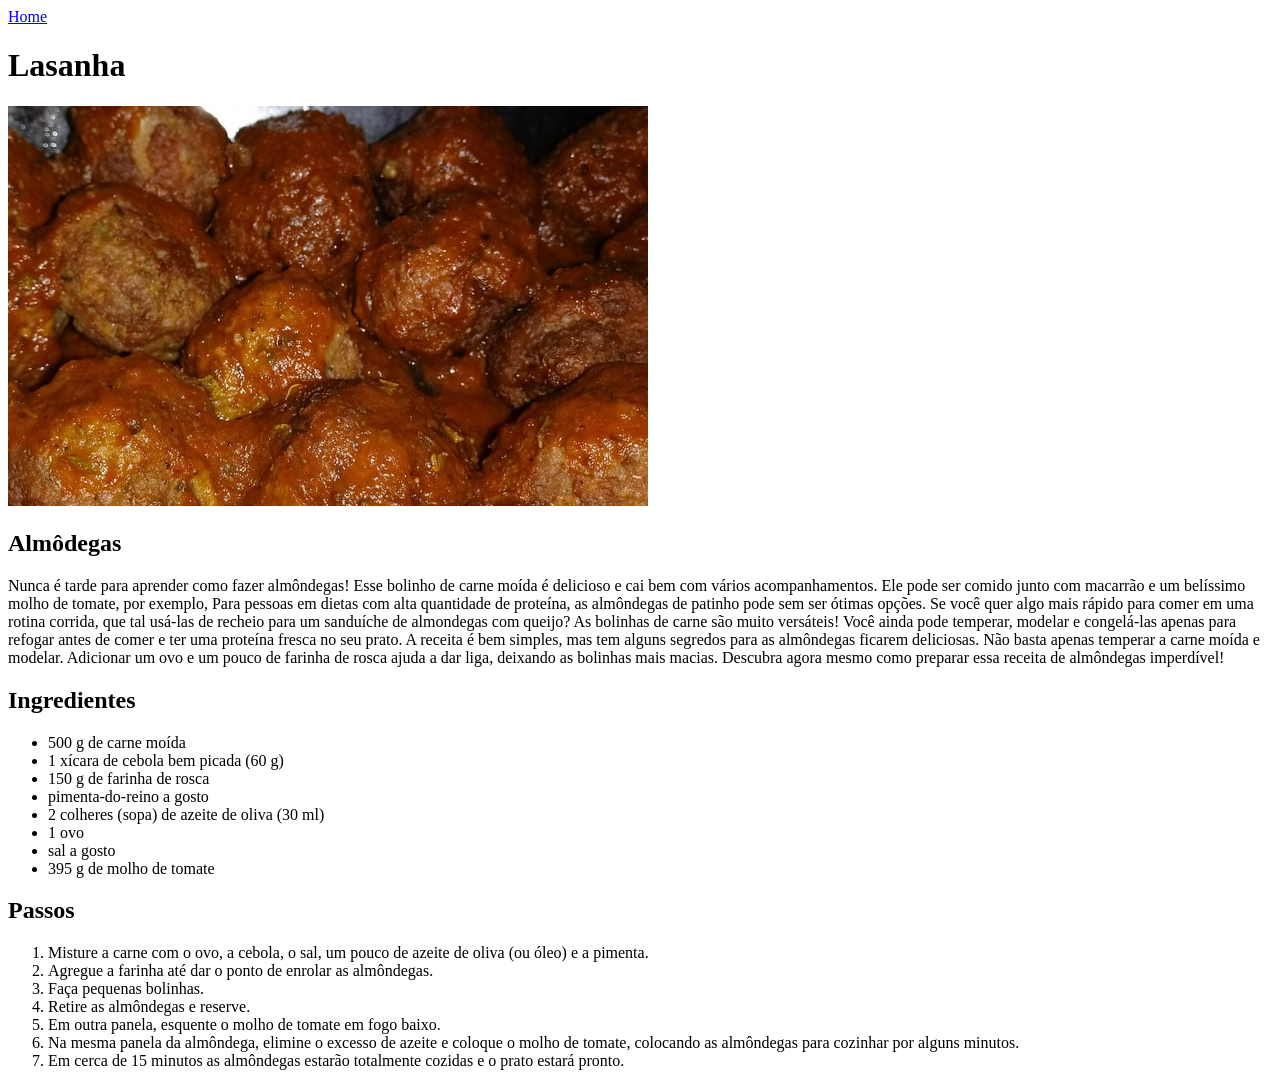
==== recipes/almodegas.html @ 068135a8 "Cria a pagina de receita da almôdega" ====
<!DOCTYPE html>
<html lang="en">

<head>
    <meta charset="UTF-8">
    <meta name="viewport" content="width=device-width, initial-scale=1.0">
    <title>Document</title>
</head>

<body>
    <a href="../index.html">Home</a>
    <h1>Lasanha</h1>
    <img src="../img/almodegas.jpg">
    <h2>Almôdegas</h2>
    <p>Nunca é tarde para aprender como fazer almôndegas! Esse bolinho de carne moída é delicioso e cai bem com vários
    acompanhamentos. Ele pode ser comido junto com macarrão e um belíssimo molho de tomate, por exemplo, Para pessoas em
    dietas com alta quantidade de proteína, as almôndegas de patinho pode sem ser ótimas opções. Se você quer algo mais
    rápido para comer em uma rotina corrida, que tal usá-las de recheio para um sanduíche de almondegas com queijo? As
    bolinhas de carne são muito versáteis! Você ainda pode temperar, modelar e congelá-las apenas para refogar antes de
    comer e ter uma proteína fresca no seu prato. A receita é bem simples, mas tem alguns segredos para as almôndegas
    ficarem deliciosas. Não basta apenas temperar a carne moída e modelar. Adicionar um ovo e um pouco de farinha de rosca
    ajuda a dar liga, deixando as bolinhas mais macias. Descubra agora mesmo como preparar essa receita de almôndegas
    imperdível!</p>

    <h2>Ingredientes</h2>
    <ul>
        <li>500 g de carne moída</li>
        <li>1 xícara de cebola bem picada (60 g)</li>
        <li>150 g de farinha de rosca</li>
        <li>pimenta-do-reino a gosto</li>
        <li>2 colheres (sopa) de azeite de oliva (30 ml)</li>
        <li>1 ovo</li>
        <li>sal a gosto</li>
        <li>395 g de molho de tomate</li>
    </ul>

    <h2>Passos</h2>
    <ol>
        <li>Misture a carne com o ovo, a cebola, o sal, um pouco de azeite de oliva (ou óleo) e a pimenta.</li>
        <li>Agregue a farinha até dar o ponto de enrolar as almôndegas.</li>
        <li>Faça pequenas bolinhas.</li>
        <li>Retire as almôndegas e reserve.</li>
        <li>Em outra panela, esquente o molho de tomate em fogo baixo.</li>
        <li>Na mesma panela da almôndega, elimine o excesso de azeite e coloque o molho de tomate, colocando as almôndegas para
        cozinhar por alguns minutos.</li>
        <li>Em cerca de 15 minutos as almôndegas estarão totalmente cozidas e o prato estará pronto.</li>
    </ol>
</body>

</html>
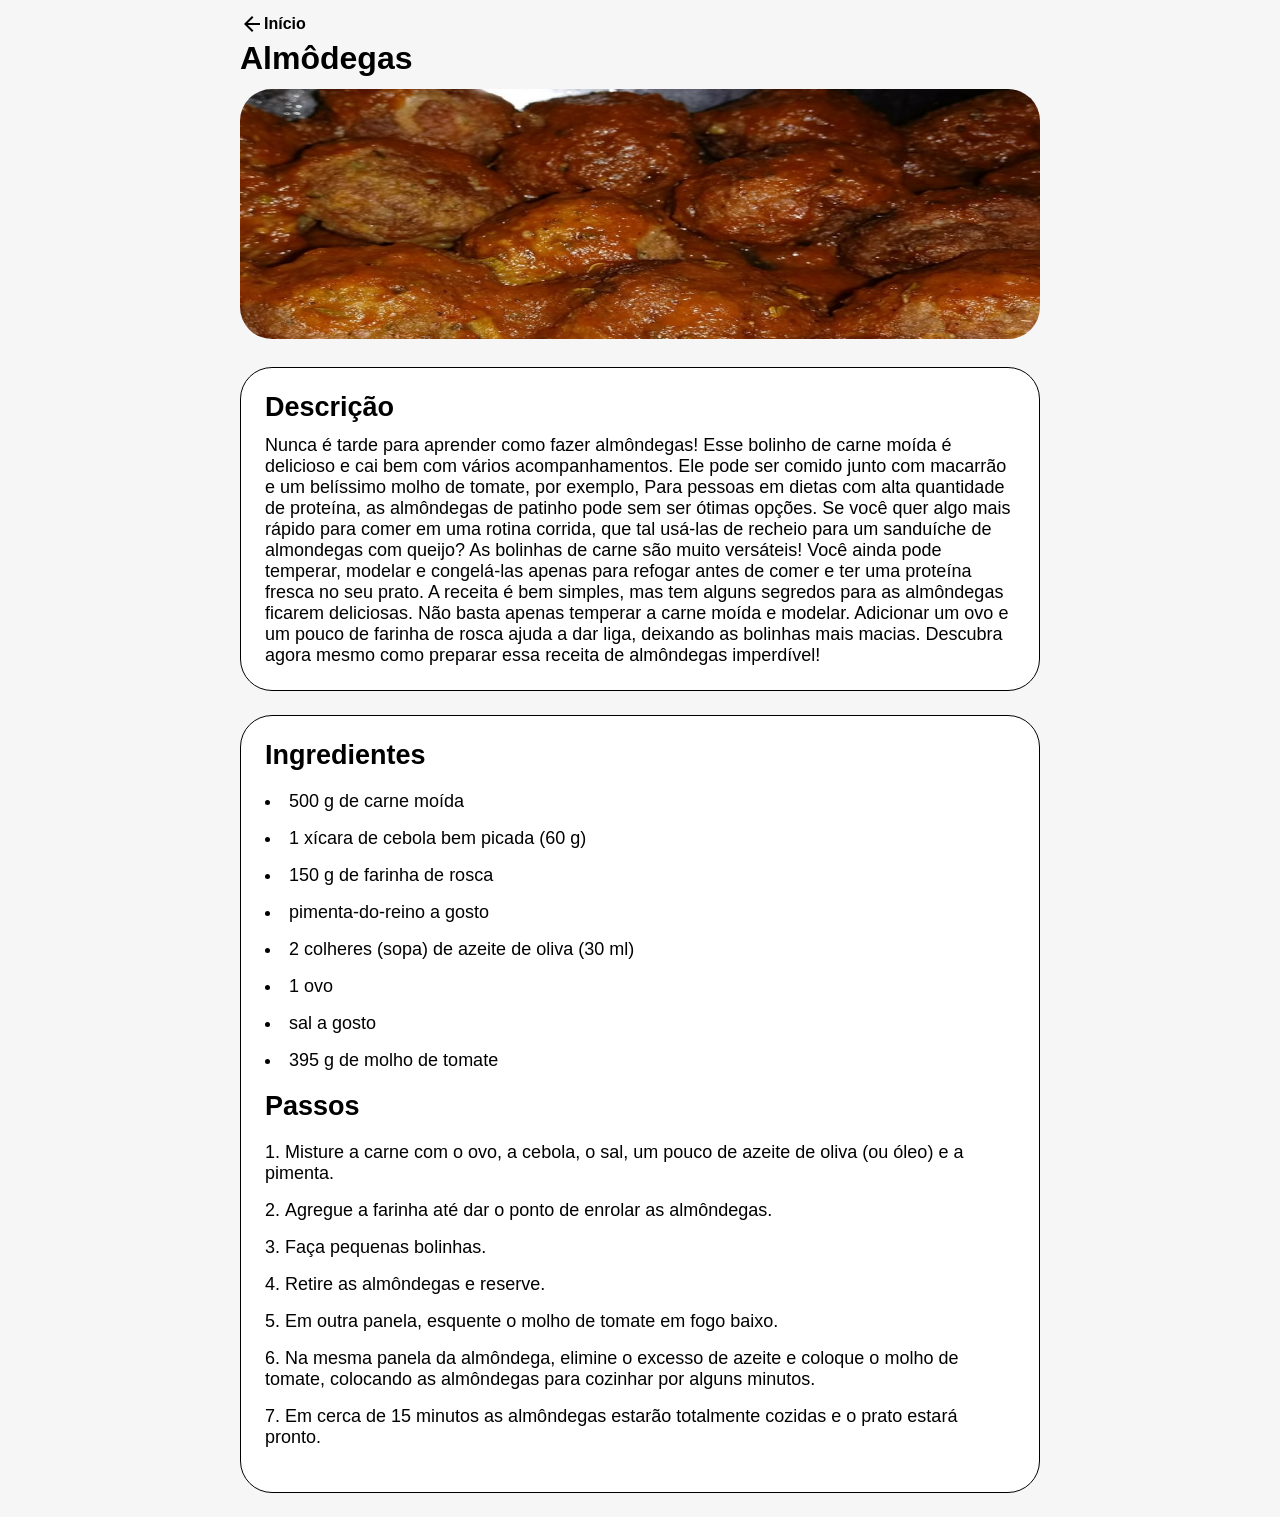
==== commit 513e62d2: "Adiciona estilo para as outras receitas" ====
--- a/recipes/almodegas.html
+++ b/recipes/almodegas.html
@@ -1,50 +1,54 @@
 <!DOCTYPE html>
-<html lang="en">
+<html lang="pt-BR">
 
 <head>
     <meta charset="UTF-8">
     <meta name="viewport" content="width=device-width, initial-scale=1.0">
     <title>Document</title>
+    <link rel="stylesheet" href="../style.css">
 </head>
 
 <body>
-    <a href="../index.html">Home</a>
-    <h1>Lasanha</h1>
-    <img src="../img/almodegas.jpg">
-    <h2>Almôdegas</h2>
-    <p>Nunca é tarde para aprender como fazer almôndegas! Esse bolinho de carne moída é delicioso e cai bem com vários
-    acompanhamentos. Ele pode ser comido junto com macarrão e um belíssimo molho de tomate, por exemplo, Para pessoas em
-    dietas com alta quantidade de proteína, as almôndegas de patinho pode sem ser ótimas opções. Se você quer algo mais
-    rápido para comer em uma rotina corrida, que tal usá-las de recheio para um sanduíche de almondegas com queijo? As
-    bolinhas de carne são muito versáteis! Você ainda pode temperar, modelar e congelá-las apenas para refogar antes de
-    comer e ter uma proteína fresca no seu prato. A receita é bem simples, mas tem alguns segredos para as almôndegas
-    ficarem deliciosas. Não basta apenas temperar a carne moída e modelar. Adicionar um ovo e um pouco de farinha de rosca
-    ajuda a dar liga, deixando as bolinhas mais macias. Descubra agora mesmo como preparar essa receita de almôndegas
-    imperdível!</p>
+    <a class="voltar-inicio" href="../index.html"><img src="../img/Frame.svg">Início</a>
+    <h1>Almôdegas</h1>
+    <img src="../img/almodegas.jpg" class="imagem-receita" width="100%" height="250px">
+    <div class="card-receita">
+        <h2>Descrição</h2>
+        <p>Nunca é tarde para aprender como fazer almôndegas! Esse bolinho de carne moída é delicioso e cai bem com vários
+        acompanhamentos. Ele pode ser comido junto com macarrão e um belíssimo molho de tomate, por exemplo, Para pessoas em
+        dietas com alta quantidade de proteína, as almôndegas de patinho pode sem ser ótimas opções. Se você quer algo mais
+        rápido para comer em uma rotina corrida, que tal usá-las de recheio para um sanduíche de almondegas com queijo? As
+        bolinhas de carne são muito versáteis! Você ainda pode temperar, modelar e congelá-las apenas para refogar antes de
+        comer e ter uma proteína fresca no seu prato. A receita é bem simples, mas tem alguns segredos para as almôndegas
+        ficarem deliciosas. Não basta apenas temperar a carne moída e modelar. Adicionar um ovo e um pouco de farinha de rosca
+        ajuda a dar liga, deixando as bolinhas mais macias. Descubra agora mesmo como preparar essa receita de almôndegas
+        imperdível!</p>
+    </div>
 
-    <h2>Ingredientes</h2>
-    <ul>
-        <li>500 g de carne moída</li>
-        <li>1 xícara de cebola bem picada (60 g)</li>
-        <li>150 g de farinha de rosca</li>
-        <li>pimenta-do-reino a gosto</li>
-        <li>2 colheres (sopa) de azeite de oliva (30 ml)</li>
-        <li>1 ovo</li>
-        <li>sal a gosto</li>
-        <li>395 g de molho de tomate</li>
-    </ul>
-
-    <h2>Passos</h2>
-    <ol>
-        <li>Misture a carne com o ovo, a cebola, o sal, um pouco de azeite de oliva (ou óleo) e a pimenta.</li>
-        <li>Agregue a farinha até dar o ponto de enrolar as almôndegas.</li>
-        <li>Faça pequenas bolinhas.</li>
-        <li>Retire as almôndegas e reserve.</li>
-        <li>Em outra panela, esquente o molho de tomate em fogo baixo.</li>
-        <li>Na mesma panela da almôndega, elimine o excesso de azeite e coloque o molho de tomate, colocando as almôndegas para
-        cozinhar por alguns minutos.</li>
-        <li>Em cerca de 15 minutos as almôndegas estarão totalmente cozidas e o prato estará pronto.</li>
-    </ol>
+    <div class="card-receita">
+        <h2>Ingredientes</h2>
+        <ul>
+            <li>500 g de carne moída</li>
+            <li>1 xícara de cebola bem picada (60 g)</li>
+            <li>150 g de farinha de rosca</li>
+            <li>pimenta-do-reino a gosto</li>
+            <li>2 colheres (sopa) de azeite de oliva (30 ml)</li>
+            <li>1 ovo</li>
+            <li>sal a gosto</li>
+            <li>395 g de molho de tomate</li>
+        </ul>
+        <h2>Passos</h2>
+        <ol>
+            <li>Misture a carne com o ovo, a cebola, o sal, um pouco de azeite de oliva (ou óleo) e a pimenta.</li>
+            <li>Agregue a farinha até dar o ponto de enrolar as almôndegas.</li>
+            <li>Faça pequenas bolinhas.</li>
+            <li>Retire as almôndegas e reserve.</li>
+            <li>Em outra panela, esquente o molho de tomate em fogo baixo.</li>
+            <li>Na mesma panela da almôndega, elimine o excesso de azeite e coloque o molho de tomate, colocando as almôndegas para
+            cozinhar por alguns minutos.</li>
+            <li>Em cerca de 15 minutos as almôndegas estarão totalmente cozidas e o prato estará pronto.</li>
+        </ol>
+    </div>
 </body>
 
 </html>
--- a/style.css
+++ b/style.css
@@ -0,0 +1,104 @@
+*{
+    padding: 0;
+    margin: 0;
+    box-sizing: border-box;
+    font-family: 'Trebuchet MS', 'Lucida Sans Unicode', 'Lucida Grande', 'Lucida Sans', Arial, sans-serif;
+}
+a{
+    text-decoration: none;
+    color: black;
+    font-weight: bold;
+}
+
+body{
+    max-width: 800px;
+    margin: 0 auto;
+    background-color: #F6F6F6;
+}
+
+
+.card-home{
+    padding: 42px;
+    background-color: #ECD2BA;
+    border-radius: 32px;
+    display: inline-flex;
+    align-items: end;
+    margin: 24px 0;
+    width: 100%;
+
+}
+
+.card-home img{
+    margin-left: auto; 
+}
+
+.card-home h1{
+    font-size: 78px;
+}
+
+.card-home h3 {
+    font-size: 32px;
+}
+
+.item-receita{
+    padding: 42px;
+    font-size: 42px;
+    margin-bottom: 24px;
+    display: inline-flex;
+    border-radius: 32px;
+    width: 100%;
+    align-items: center;
+}
+
+.item-receita.um{
+    background-color: #BDECBA;
+}
+.item-receita.dois {
+    background-color: #BAECE9;
+}
+.item-receita.tres {
+    background-color: #ECBABB;
+}
+
+.item-receita img{
+    margin-left: auto;
+}
+
+.lista-receitas{
+    list-style: none;
+}
+
+.imagem-receita{
+    width: 100%;
+    height: 250px;
+    border-radius: 32px;
+    margin: 12px 0 24px;
+}
+
+.card-receita{
+    padding: 24px;
+    border: 1px solid black;
+    background-color: white;
+    border-radius: 32px;
+    margin-bottom: 24px;
+    font-size: 18px;
+    list-style-position: inside;
+}
+
+.card-receita li{
+    padding: 8px 0;
+}
+
+.card-receita ul,ol{
+    margin: 12px 0;
+}
+
+.card-receita h2{
+    margin-bottom: 12px;
+}
+
+.voltar-inicio{
+    display: inline-flex;
+    align-items: center;
+    margin-top: 12px;
+}
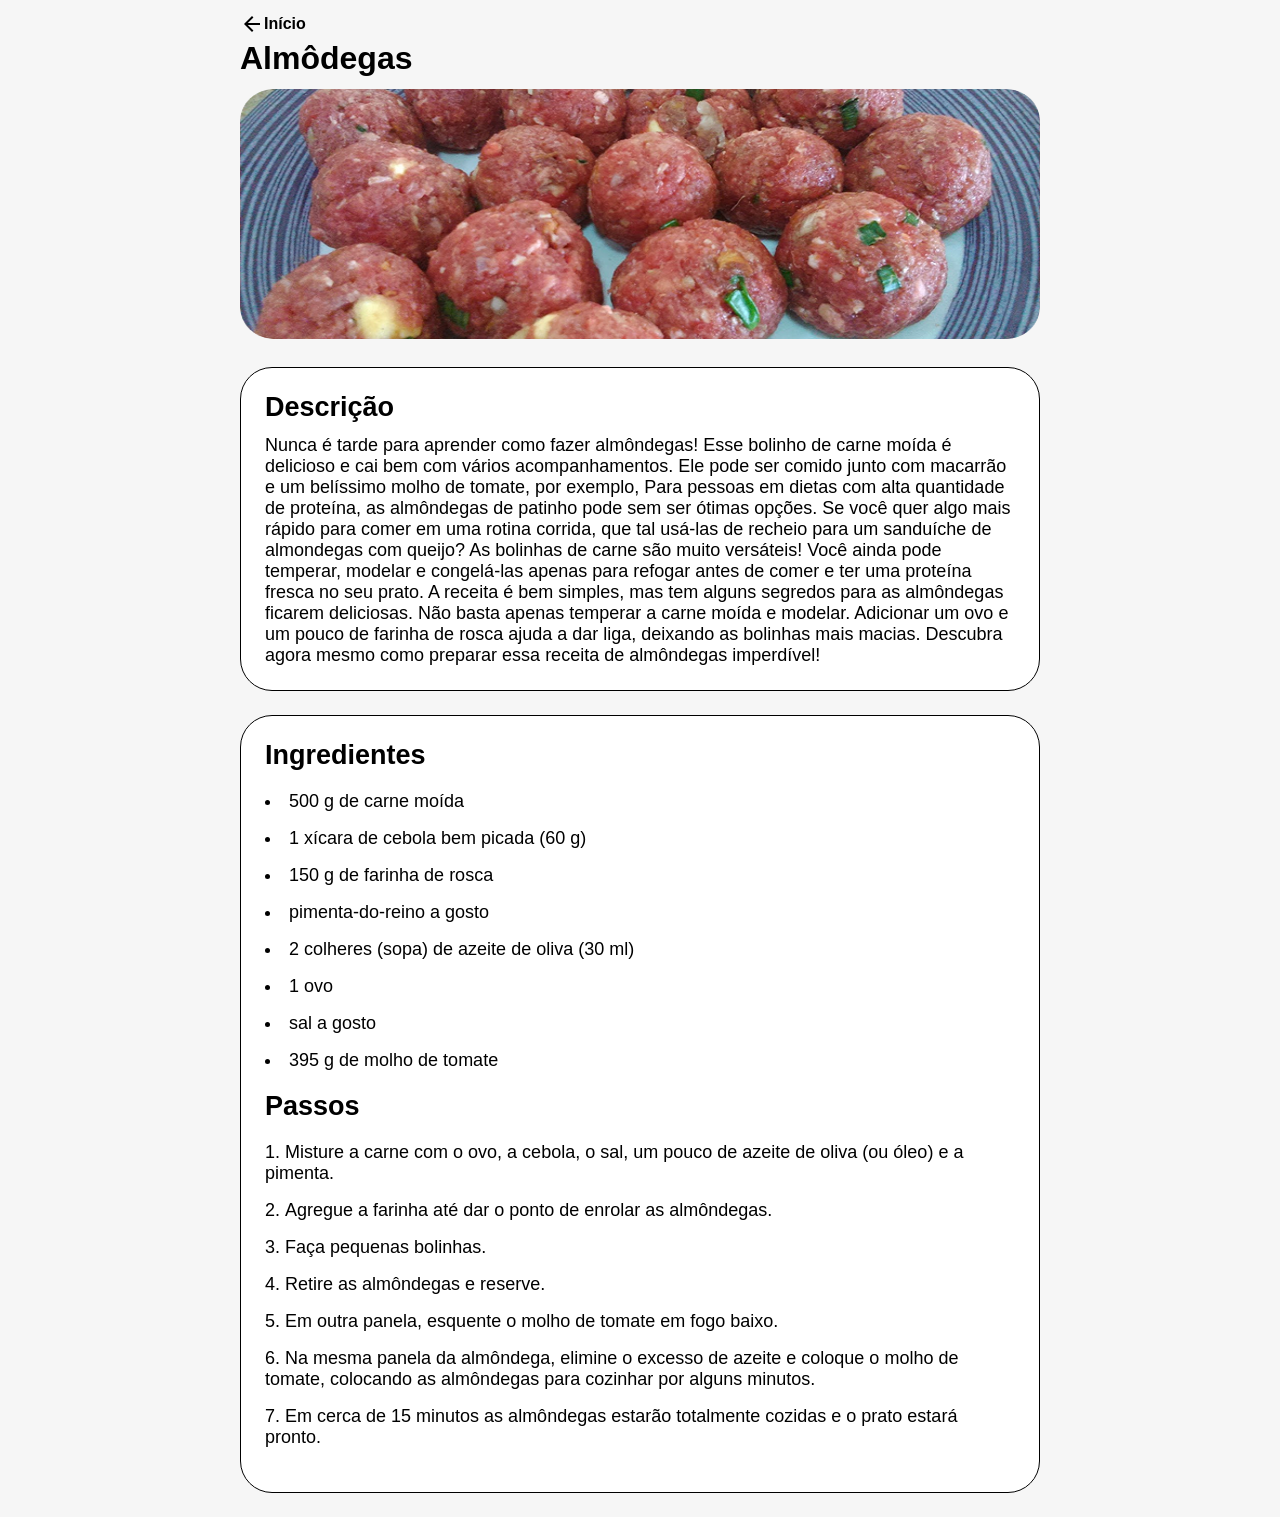
==== commit 95260ca9: "Altera a proporção das imagens das comidas Essa alteração foi realizada para combinar com o layout d" ====
--- a/recipes/almodegas.html
+++ b/recipes/almodegas.html
@@ -11,7 +11,7 @@
 <body>
     <a class="voltar-inicio" href="../index.html"><img src="../img/Frame.svg">Início</a>
     <h1>Almôdegas</h1>
-    <img src="../img/almodegas.jpg" class="imagem-receita" width="100%" height="250px">
+    <img alt="imagem de uma almôdega" src="../img/almodegas.png" class="imagem-receita" width="100%" height="250px">
     <div class="card-receita">
         <h2>Descrição</h2>
         <p>Nunca é tarde para aprender como fazer almôndegas! Esse bolinho de carne moída é delicioso e cai bem com vários
